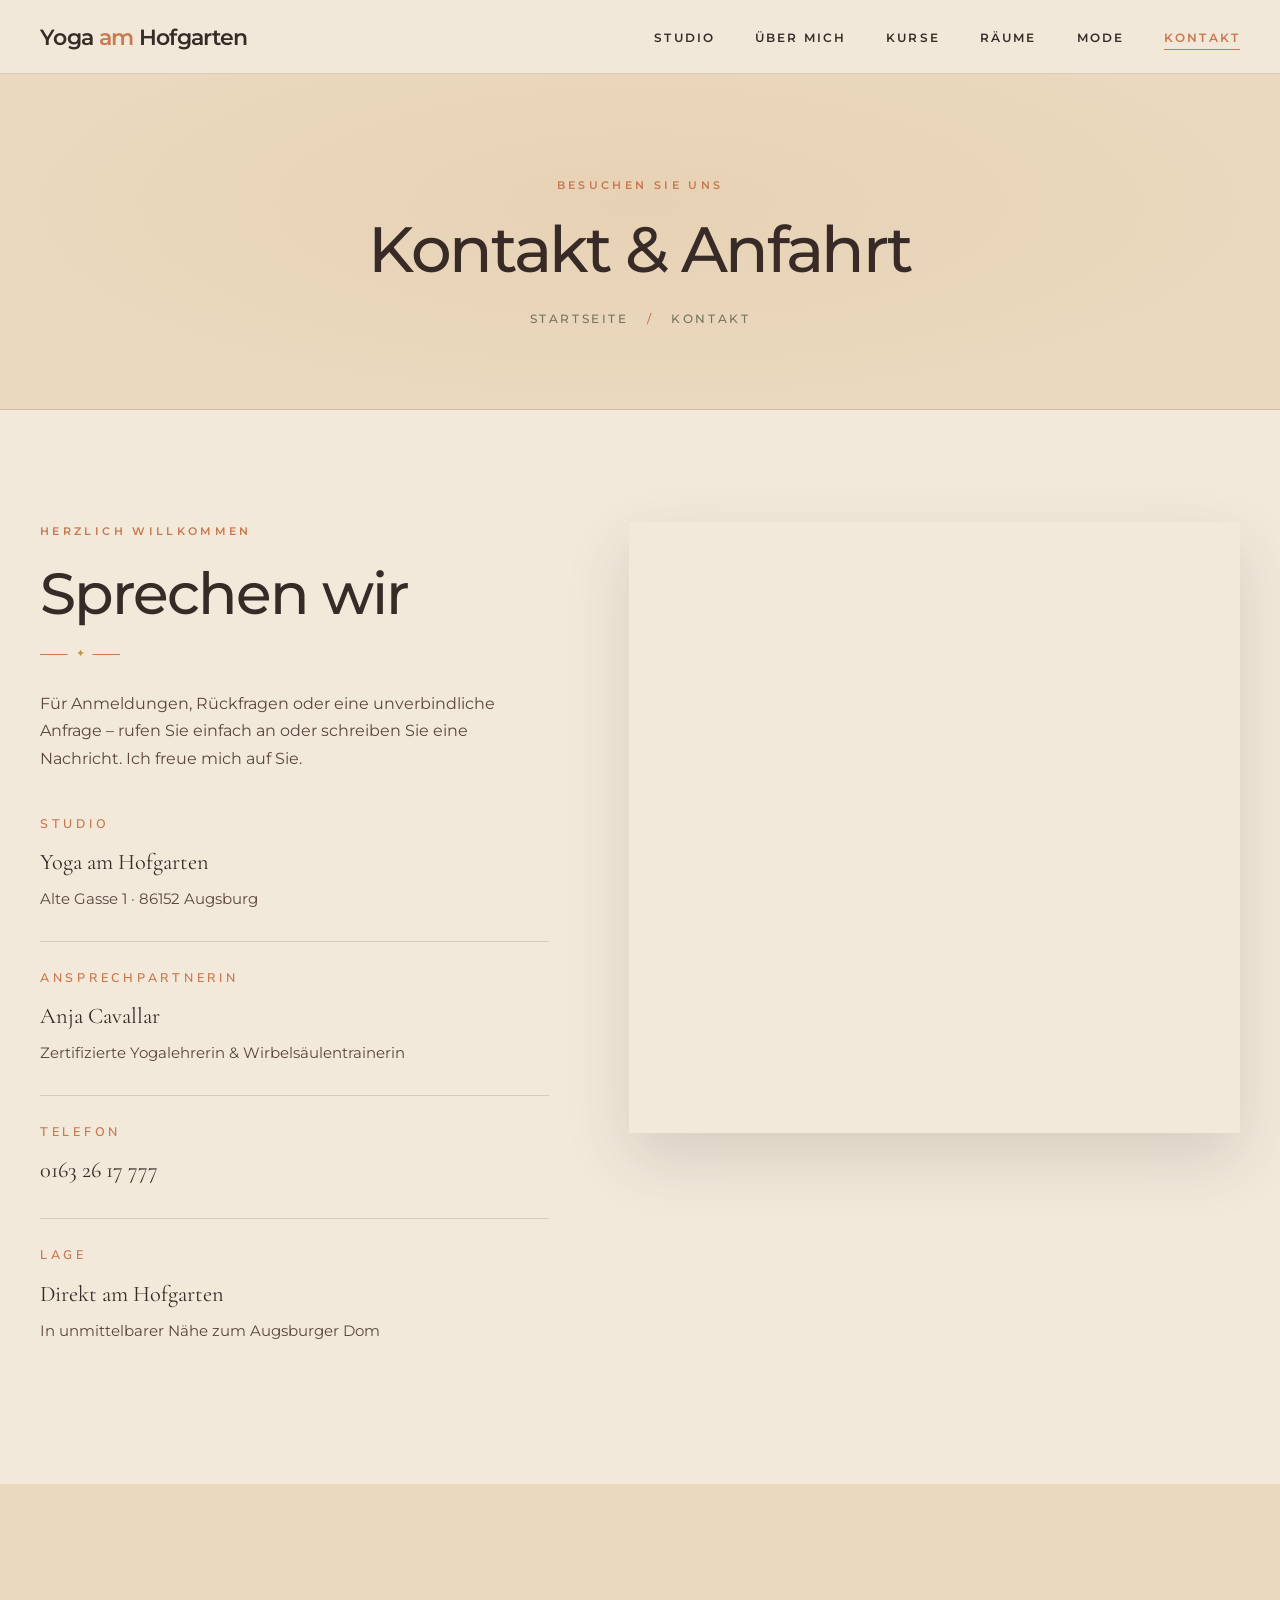
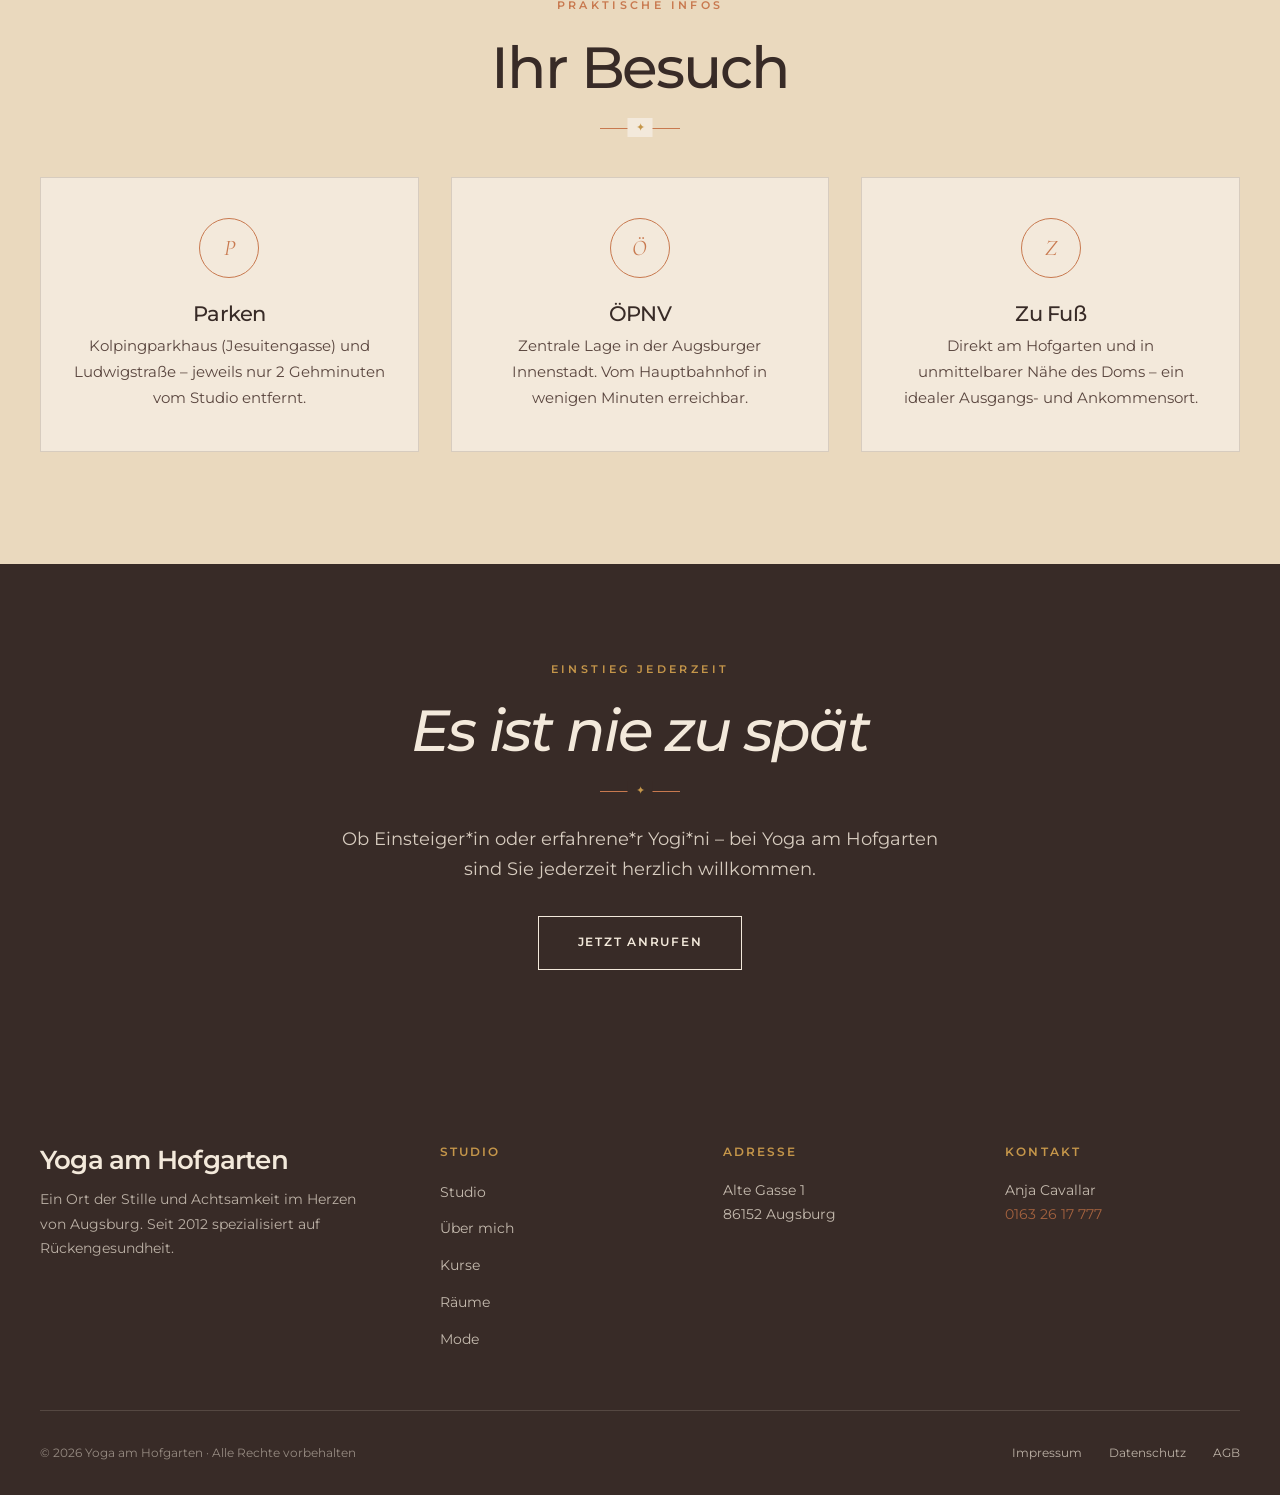
==== kontakt.html @ ecc86bf5 "Yoga am Hofgarten: Website Co-Authored-By: Claude Opus 5.5 <noreply@anthropic.com>" ====
<!DOCTYPE html>
<html lang="de">
<head>
<meta charset="UTF-8" />
<meta name="viewport" content="width=device-width, initial-scale=1.0" />
<title>Kontakt & Anfahrt – Yoga am Hofgarten Augsburg</title>
<meta name="description" content="Yoga am Hofgarten, Alte Gasse 1, 86152 Augsburg. Anja Cavallar – 0163 26 17 777. Anfahrt und Parkmöglichkeiten." />
<link rel="preconnect" href="https://fonts.googleapis.com">
<link rel="preconnect" href="https://fonts.gstatic.com" crossorigin>
<link href="https://fonts.googleapis.com/css2?family=Cormorant+Garamond:ital,wght@0,300;0,400;0,500;1,300;1,400&family=Nunito+Sans:wght@300;400;500;600&display=swap" rel="stylesheet">
<link rel="stylesheet" href="style.css">
<style>
  .contact-main{background:var(--cream)}
  .contact-grid{
    display:grid;grid-template-columns:1fr 1.2fr;gap:5rem;align-items:start;
  }
  .contact-info h2{color:var(--brown)}
  .contact-info p{color:var(--brown-soft);margin-bottom:1rem}

  .contact-block{
    padding:1.8rem 0;border-bottom:1px solid var(--line);
  }
  .contact-block:last-child{border-bottom:none}
  .contact-block h3{
    font-size:.78rem;letter-spacing:.3em;text-transform:uppercase;
    color:var(--terracotta);margin-bottom:.8rem;
    font-family:'Nunito Sans',sans-serif;font-weight:600;
  }
  .contact-block .value{
    font-family:'Cormorant Garamond',serif;font-size:1.4rem;
    color:var(--brown);font-weight:400;
  }
  .contact-block .value a{color:var(--brown)}
  .contact-block .value a:hover{color:var(--terracotta)}
  .contact-block .sub{color:var(--brown-soft);font-size:.95rem;margin-top:.3rem}

  .map-wrapper{
    aspect-ratio:1/1;
    box-shadow:0 25px 60px rgba(56,43,39,.15);
    overflow:hidden;position:relative;
  }
  .map-wrapper::before{
    content:'';position:absolute;top:15px;left:15px;right:-15px;bottom:-15px;
    border:1px solid var(--terracotta);z-index:-1;
  }
  .map-wrapper iframe{
    width:100%;height:100%;border:none;
    filter:sepia(.2) hue-rotate(-10deg) saturate(.9);
  }

  .info-blocks{background:var(--cream-warm)}
  .info-blocks-grid{
    display:grid;grid-template-columns:repeat(3,1fr);gap:2rem;margin-top:3rem;
  }
  .info-block{
    background:var(--cream);padding:2.5rem 2rem;text-align:center;
    border:1px solid var(--line);
  }
  .info-block-icon{
    width:60px;height:60px;margin:0 auto 1.5rem;
    display:flex;align-items:center;justify-content:center;
    border:1px solid var(--terracotta);border-radius:50%;
    color:var(--terracotta);font-family:'Cormorant Garamond',serif;
    font-style:italic;font-size:1.4rem;
  }
  .info-block h3{color:var(--brown);font-size:1.3rem;margin-bottom:.5rem}
  .info-block p{color:var(--brown-soft);font-size:.95rem;margin:0}

  .final-cta{
    background:var(--brown);color:var(--cream);text-align:center;padding:6rem 2rem;
  }
  .final-cta .eyebrow{color:var(--ocker)}
  .final-cta h2{color:var(--cream);font-style:italic}
  .final-cta .divider::before{background:var(--brown);color:var(--ocker)}
  .final-cta p{color:rgba(243,233,219,.85);max-width:600px;margin:0 auto 2rem;font-size:1.1rem}

  @media(max-width:900px){
    .contact-grid{grid-template-columns:1fr;gap:3rem}
    .map-wrapper::before{display:none}
    .info-blocks-grid{grid-template-columns:1fr}
  }
</style>
</head>
<body>

<header class="nav">
  <div class="nav-inner">
    <a href="index.html" class="logo">Yoga <span>am</span> Hofgarten</a>
    <button class="burger" onclick="document.getElementById('menu').classList.toggle('open')">☰</button>
    <nav>
      <ul id="menu">
        <li><a href="index.html">Studio</a></li>
        <li><a href="ueber-mich.html">Über mich</a></li>
        <li><a href="kurse.html">Kurse</a></li>
        <li><a href="raeume.html">Räume</a></li>
        <li><a href="mode.html">Mode</a></li>
        <li><a href="kontakt.html"class="active">Kontakt</a></li>
      </ul>
    </nav>
  </div>
</header>

<!-- PAGE HEADER -->
<section class="page-header">
  <div class="container">
    <div class="eyebrow">Besuchen Sie uns</div>
    <h1>Kontakt & Anfahrt</h1>
    <div class="breadcrumb"><a href="index.html">Startseite</a> <span>/</span> Kontakt</div>
  </div>
</section>

<!-- CONTACT MAIN -->
<section class="contact-main">
  <div class="container">
    <div class="contact-grid">
      <div class="contact-info">
        <div class="eyebrow">Herzlich willkommen</div>
        <h2>Sprechen wir</h2>
        <div class="divider"></div>
        <p>Für Anmeldungen, Rückfragen oder eine unverbindliche Anfrage – rufen Sie einfach an oder schreiben Sie eine Nachricht. Ich freue mich auf Sie.</p>

        <div class="contact-block">
          <h3>Studio</h3>
          <div class="value">Yoga am Hofgarten</div>
          <div class="sub">Alte Gasse 1 · 86152 Augsburg</div>
        </div>

        <div class="contact-block">
          <h3>Ansprechpartnerin</h3>
          <div class="value">Anja Cavallar</div>
          <div class="sub">Zertifizierte Yogalehrerin & Wirbelsäulentrainerin</div>
        </div>

        <div class="contact-block">
          <h3>Telefon</h3>
          <div class="value"><a href="tel:+491632617777">0163 26 17 777</a></div>
        </div>

        <div class="contact-block">
          <h3>Lage</h3>
          <div class="value">Direkt am Hofgarten</div>
          <div class="sub">In unmittelbarer Nähe zum Augsburger Dom</div>
        </div>
      </div>

      <div class="map-wrapper">
        <iframe src="https://www.google.com/maps/embed/v1/place?key=AIzaSyASzqnCrYBWXhFtdlXXBg_KCLxQTa1I5Y4&q=48.3727,10.89298&center=48.3732123896,10.89298&zoom=16" loading="lazy"></iframe>
      </div>
    </div>
  </div>
</section>

<!-- INFO BLOCKS -->
<section class="info-blocks">
  <div class="container">
    <div class="eyebrow center">Praktische Infos</div>
    <h2 class="center">Ihr Besuch</h2>
    <div class="divider" style="margin:1.8rem auto 2.2rem"></div>

    <div class="info-blocks-grid">
      <div class="info-block">
        <div class="info-block-icon">P</div>
        <h3>Parken</h3>
        <p>Kolpingparkhaus (Jesuitengasse) und Ludwigstraße – jeweils nur 2 Gehminuten vom Studio entfernt.</p>
      </div>
      <div class="info-block">
        <div class="info-block-icon">Ö</div>
        <h3>ÖPNV</h3>
        <p>Zentrale Lage in der Augsburger Innenstadt. Vom Hauptbahnhof in wenigen Minuten erreichbar.</p>
      </div>
      <div class="info-block">
        <div class="info-block-icon">Z</div>
        <h3>Zu Fuß</h3>
        <p>Direkt am Hofgarten und in unmittelbarer Nähe des Doms – ein idealer Ausgangs- und Ankommensort.</p>
      </div>
    </div>
  </div>
</section>

<!-- FINAL CTA -->
<section class="final-cta">
  <div class="container">
    <div class="eyebrow">Einstieg jederzeit</div>
    <h2>Es ist nie zu spät</h2>
    <div class="divider" style="margin:1.5rem auto 2rem"></div>
    <p>Ob Einsteiger*in oder erfahrene*r Yogi*ni – bei Yoga am Hofgarten sind Sie jederzeit herzlich willkommen.</p>
    <a href="tel:+491632617777" class="btn btn-light">Jetzt anrufen</a>
  </div>
</section>

<!-- FOOTER -->
<footer>
  <div class="footer-grid">
    <div class="footer-brand">
      <h3>Yoga am Hofgarten</h3>
      <p>Ein Ort der Stille und Achtsamkeit im Herzen von Augsburg. Seit 2012 spezialisiert auf Rückengesundheit.</p>
    </div>
    <div>
      <h4>Studio</h4>
      <ul>
        <li><a href="index.html">Studio</a></li>
        <li><a href="ueber-mich.html">Über mich</a></li>
        <li><a href="kurse.html" class="active">Kurse</a></li>
        <li><a href="raeume.html">Räume</a></li>
        <li><a href="mode.html">Mode</a></li>
      </ul>
    </div>
    <div>
      <h4>Adresse</h4>
      <p>Alte Gasse 1<br>86152 Augsburg</p>
    </div>
    <div>
      <h4>Kontakt</h4>
      <p>Anja Cavallar<br><a href="tel:+491632617777">0163 26 17 777</a></p>
    </div>
  </div>
  <div class="footer-bottom">
    <div>© 2026 Yoga am Hofgarten · Alle Rechte vorbehalten</div>
    <div>
      <a href="#">Impressum</a>
      <a href="#">Datenschutz</a>
      <a href="#">AGB</a>
    </div>
  </div>
</footer>

<script>
  document.querySelectorAll('nav a').forEach(a=>{
    a.addEventListener('click',()=>document.getElementById('menu').classList.remove('open'));
  });
</script>

</body>
</html>
---- style.css ----
@import url('https://fonts.googleapis.com/css2?family=Montserrat:wght@300;400;500;600;700&display=swap');

/* === YOGA AM HOFGARTEN — IBIZA STYLE === */
:root{
  --cream:#F3E9DB;
  --cream-warm:#EAD9BE;
  --terracotta:#C8794F;
  --terracotta-dark:#a4623f;
  --ocker:#C5964A;
  --olive:#77745A;
  --brown:#382B27;
  --brown-soft:#5a463f;
  --line:rgba(56,43,39,.15);
}

*{
  box-sizing:border-box;
  margin:0;
  padding:0;
}

html{
  scroll-behavior:smooth;
}

body{
  font-family:'Montserrat', -apple-system, BlinkMacSystemFont, 'Segoe UI', sans-serif;
  background:var(--cream);
  color:var(--brown);
  line-height:1.7;
  font-weight:400;
  font-size:16px;
  -webkit-font-smoothing:antialiased;
}


/* === TYPOGRAPHY === */

h1,h2,h3,h4{
  font-family:'Montserrat', -apple-system, BlinkMacSystemFont, 'Segoe UI', sans-serif;
  color:var(--brown);
  line-height:1.12;
  letter-spacing:-.035em;
  font-style:normal;
}

h1{
  font-size:clamp(3rem,7vw,6rem);
  font-weight:500;
}

h2{
  font-size:clamp(2.4rem,4.5vw,4rem);
  margin-bottom:.5em;
  font-weight:500;
}

h3{
  font-size:clamp(1.6rem,2.5vw,2.2rem);
  margin-bottom:.4em;
  font-weight:500;
}

h4{
  font-weight:600;
}

p{
  margin-bottom:1.1rem;
}

a{
  color:var(--terracotta-dark);
  text-decoration:none;
  transition:color .3s;
}

a:hover{
  color:var(--brown);
}

img{
  max-width:100%;
  display:block;
}


/* === NAV === */

header.nav{
  position:fixed;
  top:0;
  left:0;
  right:0;
  z-index:100;
  background:rgba(243,233,219,.94);
  backdrop-filter:blur(12px);
  -webkit-backdrop-filter:blur(12px);
  border-bottom:1px solid var(--line);
}

.nav-inner{
  max-width:1300px;
  margin:0 auto;
  padding:1.1rem 2.5rem;
  display:flex;
  justify-content:space-between;
  align-items:center;
}

.logo{
  font-family:'Montserrat', sans-serif;
  font-size:1.4rem;
  font-style:normal;
  font-weight:600;
  color:var(--brown);
  letter-spacing:-.03em;
}

.logo span{
  color:var(--terracotta);
}

nav ul{
  display:flex;
  gap:2.5rem;
  list-style:none;
}

nav a{
  font-family:'Montserrat', sans-serif;
  color:var(--brown);
  font-size:.74rem;
  letter-spacing:.18em;
  text-transform:uppercase;
  font-weight:600;
  position:relative;
  padding:.3rem 0;
}

nav a::after{
  content:'';
  position:absolute;
  bottom:0;
  left:0;
  right:0;
  height:1px;
  background:var(--terracotta);
  transform:scaleX(0);
  transition:transform .3s;
  transform-origin:right;
}

nav a:hover::after,
nav a.active::after{
  transform:scaleX(1);
  transform-origin:left;
}

nav a:hover,
nav a.active{
  color:var(--terracotta);
}

.burger{
  display:none;
  background:none;
  border:none;
  font-size:1.6rem;
  cursor:pointer;
  color:var(--brown);
  margin-left:auto;        /* ← HINZUFÜGEN – drückt Button nach rechts */
}


/* === BUTTONS === */

.btn{
  font-family:'Montserrat', sans-serif;
  display:inline-block;
  padding:1rem 2.4rem;
  background:var(--terracotta);
  color:var(--cream);
  letter-spacing:.15em;
  text-transform:uppercase;
  font-size:.72rem;
  font-weight:600;
  border:1px solid var(--terracotta);
  transition:all .35s;
  cursor:pointer;
}

.btn:hover{
  background:transparent;
  color:var(--terracotta);
}

.btn-light{
  background:transparent;
  color:var(--cream);
  border-color:var(--cream);
}

.btn-light:hover{
  background:var(--cream);
  color:var(--brown);
}

.btn-dark{
  background:var(--brown);
  color:var(--cream);
  border-color:var(--brown);
}

.btn-dark:hover{
  background:transparent;
  color:var(--brown);
}


/* === SECTIONS === */

section{
  padding:7rem 2.5rem;
}

.container{
  max-width:1200px;
  margin:0 auto;
}

.center{
  text-align:center;
}

.eyebrow{
  font-family:'Montserrat', sans-serif;
  font-size:.7rem;
  letter-spacing:.3em;
  text-transform:uppercase;
  color:var(--terracotta);
  margin-bottom:1.2rem;
  font-weight:600;
}

.divider{
  width:80px;
  height:1px;
  background:var(--terracotta);
  margin:1.8rem 0 2.2rem;
  position:relative;
}

.divider::before{
  content:'✦';
  position:absolute;
  top:-.65rem;
  left:50%;
  transform:translateX(-50%);
  background:var(--cream);
  padding:0 .5rem;
  color:var(--ocker);
  font-size:.7rem;
}

.center .divider{
  margin-left:auto;
  margin-right:auto;
}


/* === PAGE HEADER === */

.page-header{
  padding:11rem 2.5rem 5rem;
  text-align:center;
  background:var(--cream-warm);
  border-bottom:1px solid var(--line);
  position:relative;
  overflow:hidden;
}

.page-header::before{
  content:'';
  position:absolute;
  top:0;
  left:0;
  right:0;
  bottom:0;
  background:
    radial-gradient(
      ellipse at center,
      rgba(200,121,79,.08),
      transparent 70%
    );
}

.page-header .container{
  position:relative;
  z-index:1;
}

.page-header h1{
  font-family:'Montserrat', sans-serif;
  font-size:clamp(2.8rem,5vw,4.5rem);
  color:var(--brown);
  font-weight:500;
  font-style:normal;
  letter-spacing:-.04em;
}

.breadcrumb{
  font-family:'Montserrat', sans-serif;
  font-size:.72rem;
  letter-spacing:.22em;
  text-transform:uppercase;
  color:var(--olive);
  margin-top:1.5rem;
  font-weight:500;
}

.breadcrumb a{
  color:var(--olive);
}

.breadcrumb span{
  margin:0 .8rem;
  color:var(--terracotta);
}


/* === FOOTER === */

footer{
  background:var(--brown);
  color:var(--cream);
  padding:5rem 2.5rem 2rem;
}

.footer-grid{
  max-width:1200px;
  margin:0 auto;
  display:grid;
  grid-template-columns:1.5fr 1fr 1fr 1fr;
  gap:3rem;
  padding-bottom:3rem;
  border-bottom:1px solid rgba(243,233,219,.15);
}

.footer-brand h3{
  font-family:'Montserrat', sans-serif;
  font-style:normal;
  color:var(--cream);
  font-size:1.6rem;
  font-weight:600;
  letter-spacing:-.03em;
  margin-bottom:.8rem;
}

.footer-brand p{
  font-family:'Montserrat', sans-serif;
  color:rgba(243,233,219,.7);
  font-size:.9rem;
  max-width:320px;
  font-weight:400;
}

footer h4{
  font-family:'Montserrat', sans-serif;
  font-size:.72rem;
  letter-spacing:.18em;
  text-transform:uppercase;
  color:var(--ocker);
  margin-bottom:1.2rem;
  font-weight:600;
}

footer ul{
  list-style:none;
}

footer ul li{
  margin-bottom:.6rem;
}

footer ul a,
footer p{
  font-family:'Montserrat', sans-serif;
  color:rgba(243,233,219,.75);
  font-size:.9rem;
}

footer ul a:hover{
  color:var(--terracotta);
}

.footer-bottom{
  max-width:1200px;
  margin:2rem auto 0;
  display:flex;
  justify-content:space-between;
  align-items:center;
  font-family:'Montserrat', sans-serif;
  font-size:.76rem;
  color:rgba(243,233,219,.5);
  flex-wrap:wrap;
  gap:1rem;
}

.footer-bottom a{
  color:rgba(243,233,219,.7);
  margin-left:1.5rem;
}


/* === RESPONSIVE === */

@media(max-width:900px){

  nav ul{
    display:none;
    position:absolute;
    top:100%;
    left:0;
    right:0;
    background:var(--cream);
    flex-direction:column;
    padding:2rem;
    gap:1.8rem;
    border-bottom:1px solid var(--line);
  }

  nav ul.open{
    display:flex;
  }

  .burger{
    display:block;
  }

  section{
    padding:4.5rem 1.5rem;
  }

  .page-header{
    padding:8rem 1.5rem 3.5rem;
  }

  .footer-grid{
    grid-template-columns:1fr 1fr;
    gap:2rem;
  }

  .footer-bottom{
    flex-direction:column;
    text-align:center;
  }
}

@media(max-width:600px){

  .footer-grid{
    grid-template-columns:1fr;
  }

  .nav-inner{
    padding:1rem 1.5rem;
  }

  body{
    font-size:15px;
  }

  h1{
    letter-spacing:-.045em;
  }
}
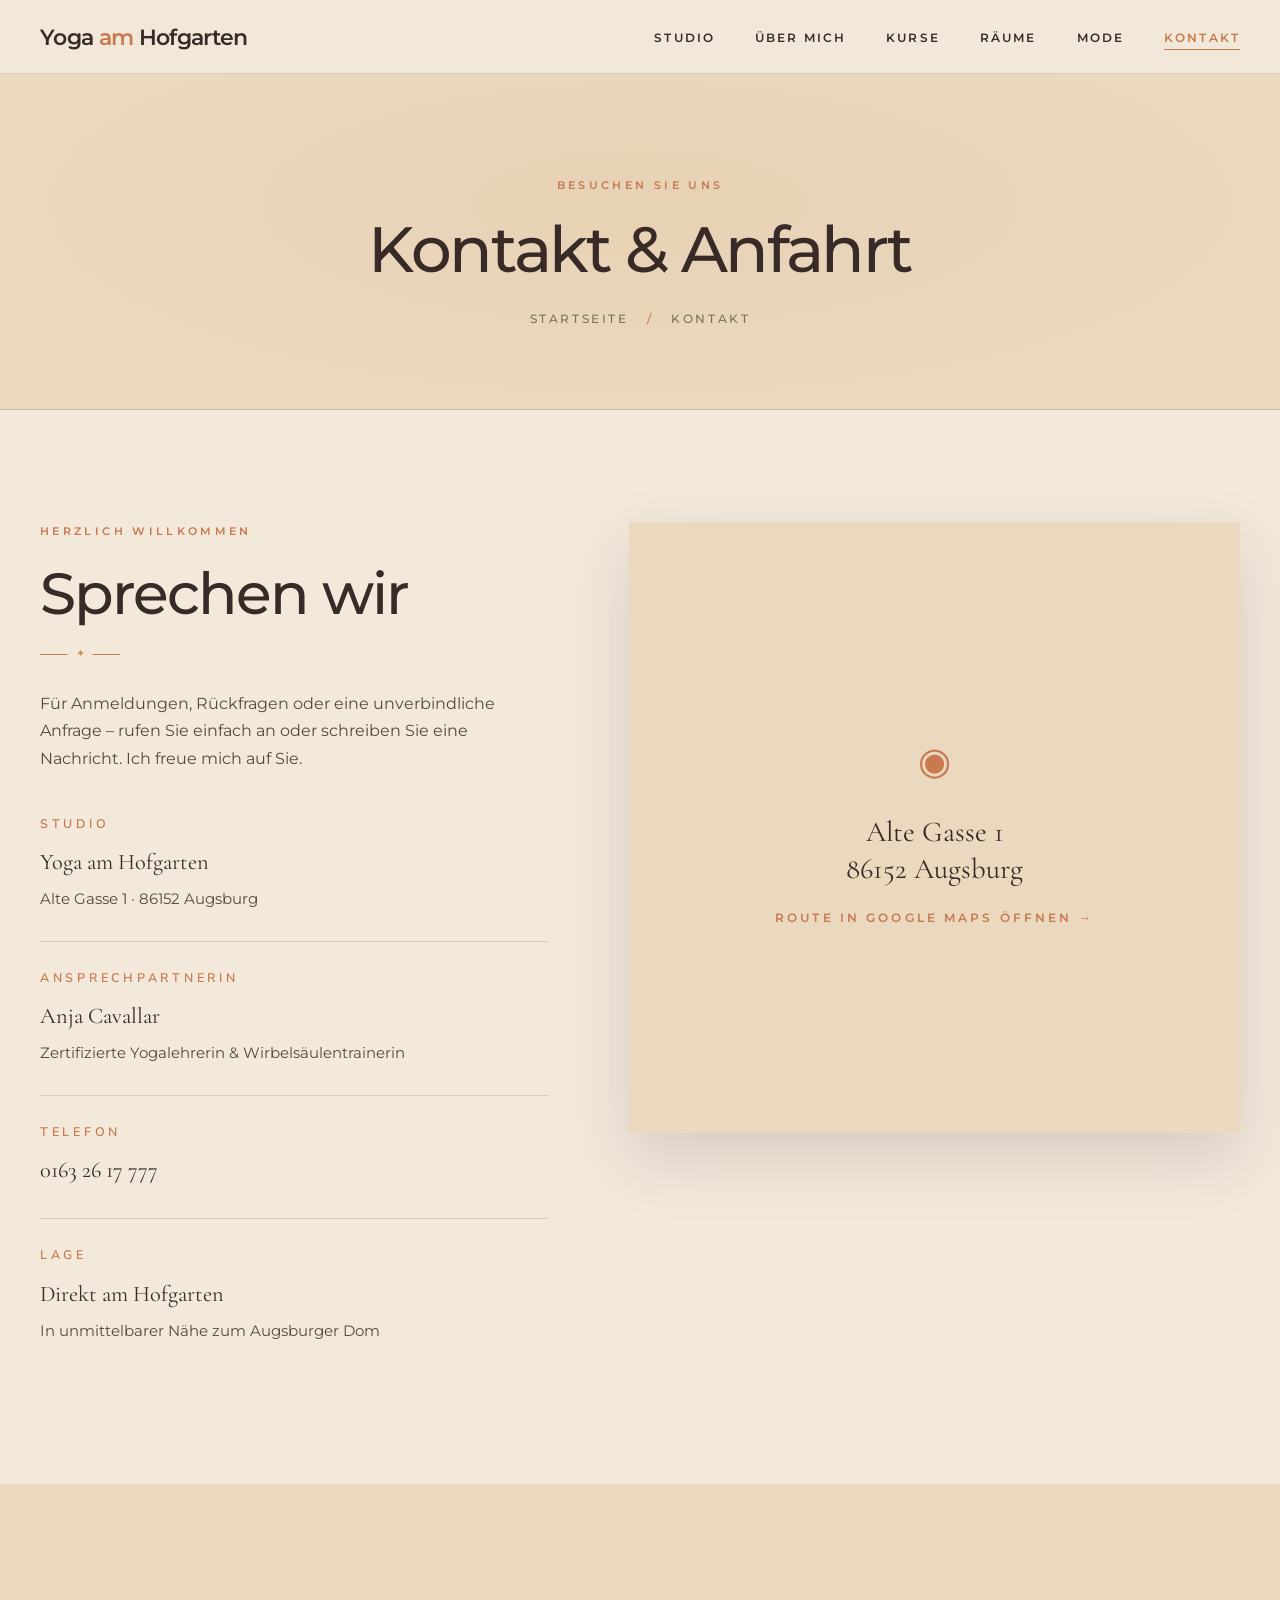
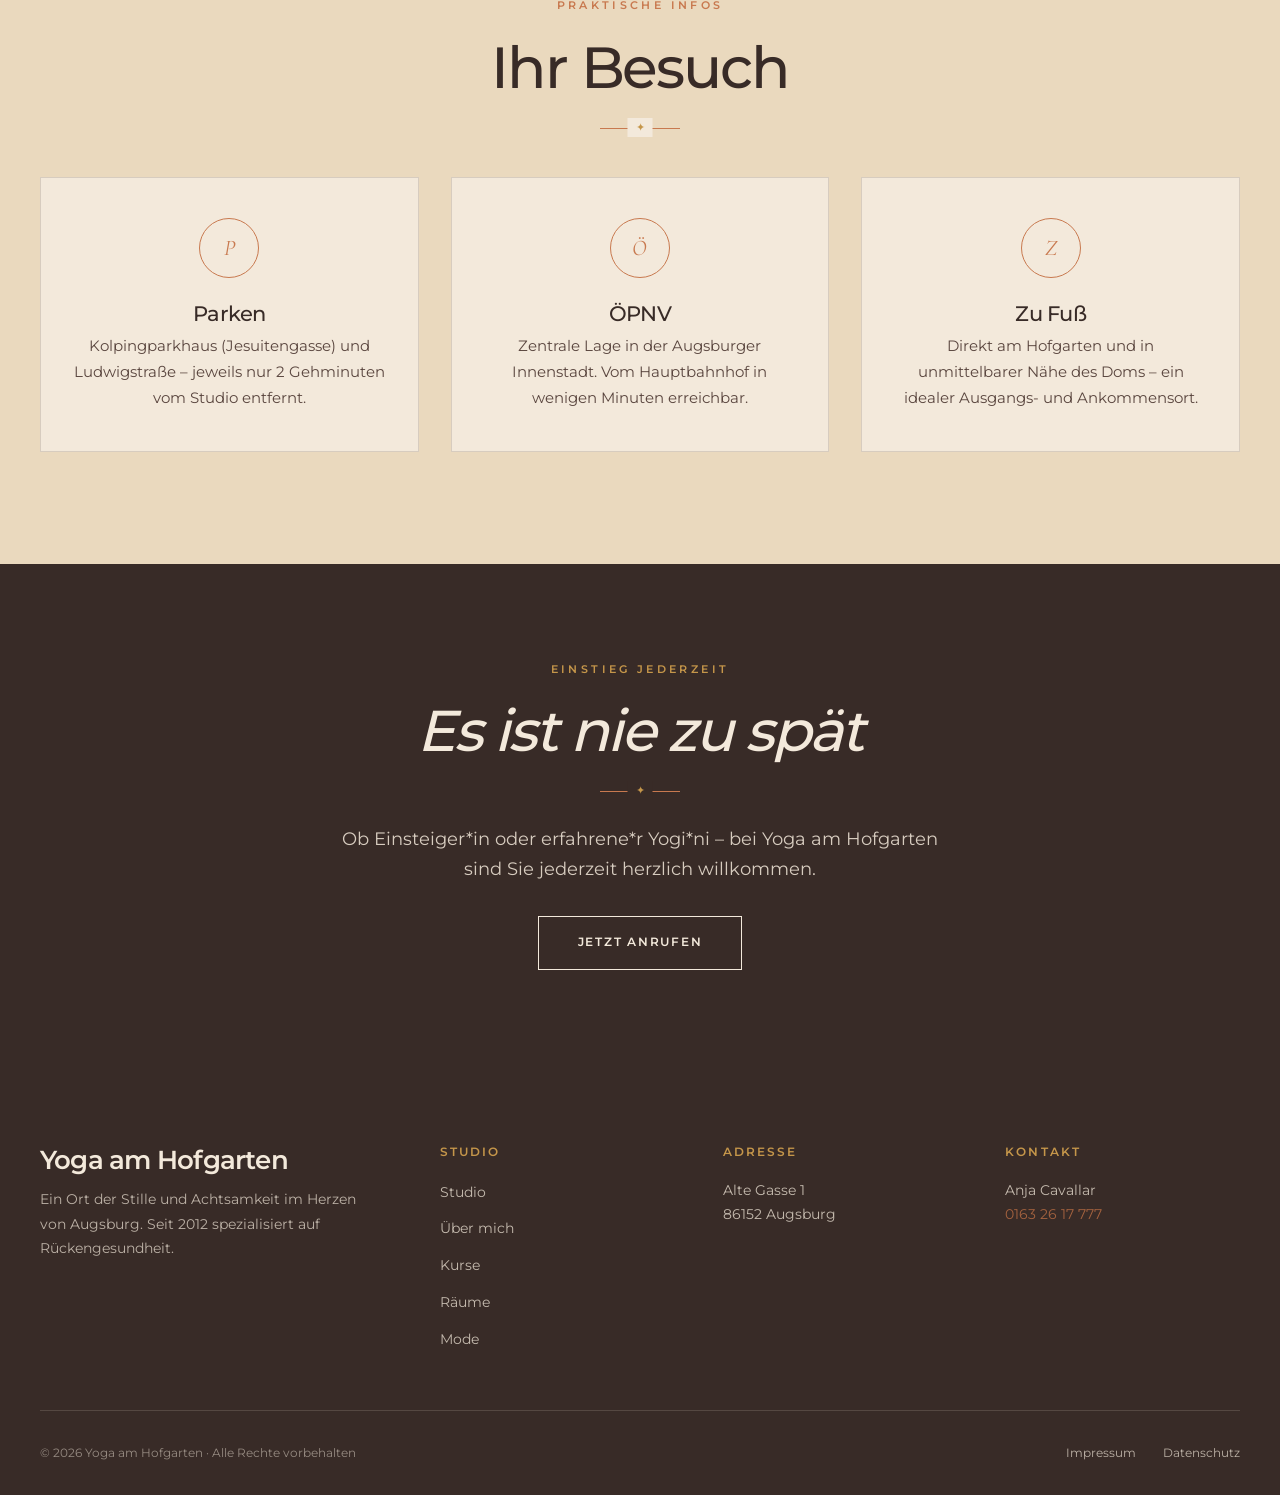
==== commit f4322d87: "Impressum, Datenschutz, Schriften lokal, Karte als Link Co-Authored-By: Claude Opus 5.5 <noreply@ant" ====
--- a/kontakt.html
+++ b/kontakt.html
@@ -5,9 +5,7 @@
 <meta name="viewport" content="width=device-width, initial-scale=1.0" />
 <title>Kontakt & Anfahrt – Yoga am Hofgarten Augsburg</title>
 <meta name="description" content="Yoga am Hofgarten, Alte Gasse 1, 86152 Augsburg. Anja Cavallar – 0163 26 17 777. Anfahrt und Parkmöglichkeiten." />
-<link rel="preconnect" href="https://fonts.googleapis.com">
-<link rel="preconnect" href="https://fonts.gstatic.com" crossorigin>
-<link href="https://fonts.googleapis.com/css2?family=Cormorant+Garamond:ital,wght@0,300;0,400;0,500;1,300;1,400&family=Nunito+Sans:wght@300;400;500;600&display=swap" rel="stylesheet">
+<link rel="stylesheet" href="assets/fonts/fonts.css">
 <link rel="stylesheet" href="style.css">
 <style>
   .contact-main{background:var(--cream)}
@@ -43,9 +41,18 @@
     content:'';position:absolute;top:15px;left:15px;right:-15px;bottom:-15px;
     border:1px solid var(--terracotta);z-index:-1;
   }
-  .map-wrapper iframe{
-    width:100%;height:100%;border:none;
-    filter:sepia(.2) hue-rotate(-10deg) saturate(.9);
+  .map-link{
+    width:100%;height:100%;display:flex;flex-direction:column;
+    align-items:center;justify-content:center;gap:1.2rem;text-align:center;
+    background:var(--cream-warm);color:var(--brown);text-decoration:none;
+    transition:background .3s;
+  }
+  .map-link:hover{background:var(--cream)}
+  .map-pin{font-size:2.4rem;color:var(--terracotta)}
+  .map-title{font-family:'Cormorant Garamond',serif;font-size:1.8rem;line-height:1.3}
+  .map-cta{
+    font-size:.78rem;letter-spacing:.25em;text-transform:uppercase;
+    color:var(--terracotta);font-weight:600;
   }
 
   .info-blocks{background:var(--cream-warm)}
@@ -144,7 +151,11 @@
       </div>
 
       <div class="map-wrapper">
-        <iframe src="https://www.google.com/maps/embed/v1/place?key=AIzaSyASzqnCrYBWXhFtdlXXBg_KCLxQTa1I5Y4&q=48.3727,10.89298&center=48.3732123896,10.89298&zoom=16" loading="lazy"></iframe>
+        <a class="map-link" href="https://www.google.com/maps/search/?api=1&query=Alte+Gasse+1,+86152+Augsburg" target="_blank" rel="noopener">
+          <span class="map-pin">◉</span>
+          <span class="map-title">Alte Gasse 1<br>86152 Augsburg</span>
+          <span class="map-cta">Route in Google Maps öffnen →</span>
+        </a>
       </div>
     </div>
   </div>
@@ -217,9 +228,8 @@
   <div class="footer-bottom">
     <div>© 2026 Yoga am Hofgarten · Alle Rechte vorbehalten</div>
     <div>
-      <a href="#">Impressum</a>
-      <a href="#">Datenschutz</a>
-      <a href="#">AGB</a>
+      <a href="impressum.html">Impressum</a>
+      <a href="datenschutz.html">Datenschutz</a>
     </div>
   </div>
 </footer>
--- a/assets/fonts/fonts.css
+++ b/assets/fonts/fonts.css
@@ -0,0 +1,260 @@
+/* latin-ext */
+@font-face {
+  font-family: 'Cormorant Garamond';
+  font-style: italic;
+  font-weight: 300;
+  font-display: swap;
+  src: url(co3ZmX5slCNuHLi8bLeY9MK7whWMhyjYrEtGmSq17w.woff2) format('woff2');
+  unicode-range: U+0100-02BA, U+02BD-02C5, U+02C7-02CC, U+02CE-02D7, U+02DD-02FF, U+0304, U+0308, U+0329, U+1D00-1DBF, U+1E00-1E9F, U+1EF2-1EFF, U+2020, U+20A0-20AB, U+20AD-20C4, U+2113, U+2C60-2C7F, U+A720-A7FF;
+}
+/* latin */
+@font-face {
+  font-family: 'Cormorant Garamond';
+  font-style: italic;
+  font-weight: 300;
+  font-display: swap;
+  src: url(co3ZmX5slCNuHLi8bLeY9MK7whWMhyjYrEtImSo.woff2) format('woff2');
+  unicode-range: U+0000-00FF, U+0131, U+0152-0153, U+02BB-02BC, U+02C6, U+02DA, U+02DC, U+0304, U+0308, U+0329, U+2000-206F, U+20AC, U+2122, U+2191, U+2193, U+2212, U+2215, U+FEFF, U+FFFD;
+}
+/* latin-ext */
+@font-face {
+  font-family: 'Cormorant Garamond';
+  font-style: italic;
+  font-weight: 400;
+  font-display: swap;
+  src: url(co3ZmX5slCNuHLi8bLeY9MK7whWMhyjYrEtGmSq17w.woff2) format('woff2');
+  unicode-range: U+0100-02BA, U+02BD-02C5, U+02C7-02CC, U+02CE-02D7, U+02DD-02FF, U+0304, U+0308, U+0329, U+1D00-1DBF, U+1E00-1E9F, U+1EF2-1EFF, U+2020, U+20A0-20AB, U+20AD-20C4, U+2113, U+2C60-2C7F, U+A720-A7FF;
+}
+/* latin */
+@font-face {
+  font-family: 'Cormorant Garamond';
+  font-style: italic;
+  font-weight: 400;
+  font-display: swap;
+  src: url(co3ZmX5slCNuHLi8bLeY9MK7whWMhyjYrEtImSo.woff2) format('woff2');
+  unicode-range: U+0000-00FF, U+0131, U+0152-0153, U+02BB-02BC, U+02C6, U+02DA, U+02DC, U+0304, U+0308, U+0329, U+2000-206F, U+20AC, U+2122, U+2191, U+2193, U+2212, U+2215, U+FEFF, U+FFFD;
+}
+/* latin-ext */
+@font-face {
+  font-family: 'Cormorant Garamond';
+  font-style: normal;
+  font-weight: 300;
+  font-display: swap;
+  src: url(co3bmX5slCNuHLi8bLeY9MK7whWMhyjYp3tKgS4.woff2) format('woff2');
+  unicode-range: U+0100-02BA, U+02BD-02C5, U+02C7-02CC, U+02CE-02D7, U+02DD-02FF, U+0304, U+0308, U+0329, U+1D00-1DBF, U+1E00-1E9F, U+1EF2-1EFF, U+2020, U+20A0-20AB, U+20AD-20C4, U+2113, U+2C60-2C7F, U+A720-A7FF;
+}
+/* latin */
+@font-face {
+  font-family: 'Cormorant Garamond';
+  font-style: normal;
+  font-weight: 300;
+  font-display: swap;
+  src: url(co3bmX5slCNuHLi8bLeY9MK7whWMhyjYqXtK.woff2) format('woff2');
+  unicode-range: U+0000-00FF, U+0131, U+0152-0153, U+02BB-02BC, U+02C6, U+02DA, U+02DC, U+0304, U+0308, U+0329, U+2000-206F, U+20AC, U+2122, U+2191, U+2193, U+2212, U+2215, U+FEFF, U+FFFD;
+}
+/* latin-ext */
+@font-face {
+  font-family: 'Cormorant Garamond';
+  font-style: normal;
+  font-weight: 400;
+  font-display: swap;
+  src: url(co3bmX5slCNuHLi8bLeY9MK7whWMhyjYp3tKgS4.woff2) format('woff2');
+  unicode-range: U+0100-02BA, U+02BD-02C5, U+02C7-02CC, U+02CE-02D7, U+02DD-02FF, U+0304, U+0308, U+0329, U+1D00-1DBF, U+1E00-1E9F, U+1EF2-1EFF, U+2020, U+20A0-20AB, U+20AD-20C4, U+2113, U+2C60-2C7F, U+A720-A7FF;
+}
+/* latin */
+@font-face {
+  font-family: 'Cormorant Garamond';
+  font-style: normal;
+  font-weight: 400;
+  font-display: swap;
+  src: url(co3bmX5slCNuHLi8bLeY9MK7whWMhyjYqXtK.woff2) format('woff2');
+  unicode-range: U+0000-00FF, U+0131, U+0152-0153, U+02BB-02BC, U+02C6, U+02DA, U+02DC, U+0304, U+0308, U+0329, U+2000-206F, U+20AC, U+2122, U+2191, U+2193, U+2212, U+2215, U+FEFF, U+FFFD;
+}
+/* latin-ext */
+@font-face {
+  font-family: 'Cormorant Garamond';
+  font-style: normal;
+  font-weight: 500;
+  font-display: swap;
+  src: url(co3bmX5slCNuHLi8bLeY9MK7whWMhyjYp3tKgS4.woff2) format('woff2');
+  unicode-range: U+0100-02BA, U+02BD-02C5, U+02C7-02CC, U+02CE-02D7, U+02DD-02FF, U+0304, U+0308, U+0329, U+1D00-1DBF, U+1E00-1E9F, U+1EF2-1EFF, U+2020, U+20A0-20AB, U+20AD-20C4, U+2113, U+2C60-2C7F, U+A720-A7FF;
+}
+/* latin */
+@font-face {
+  font-family: 'Cormorant Garamond';
+  font-style: normal;
+  font-weight: 500;
+  font-display: swap;
+  src: url(co3bmX5slCNuHLi8bLeY9MK7whWMhyjYqXtK.woff2) format('woff2');
+  unicode-range: U+0000-00FF, U+0131, U+0152-0153, U+02BB-02BC, U+02C6, U+02DA, U+02DC, U+0304, U+0308, U+0329, U+2000-206F, U+20AC, U+2122, U+2191, U+2193, U+2212, U+2215, U+FEFF, U+FFFD;
+}
+/* latin-ext */
+@font-face {
+  font-family: 'Nunito Sans';
+  font-style: normal;
+  font-weight: 300;
+  font-stretch: 100%;
+  font-display: swap;
+  src: url(pe0TMImSLYBIv1o4X1M8ce2xCx3yop4tQpF_MeTm0lfGWVpNn64CL7U8upHZIbMV51Q42ptCp7t7R-tCKQ.woff2) format('woff2');
+  unicode-range: U+0100-02BA, U+02BD-02C5, U+02C7-02CC, U+02CE-02D7, U+02DD-02FF, U+0304, U+0308, U+0329, U+1D00-1DBF, U+1E00-1E9F, U+1EF2-1EFF, U+2020, U+20A0-20AB, U+20AD-20C4, U+2113, U+2C60-2C7F, U+A720-A7FF;
+}
+/* latin */
+@font-face {
+  font-family: 'Nunito Sans';
+  font-style: normal;
+  font-weight: 300;
+  font-stretch: 100%;
+  font-display: swap;
+  src: url(pe0TMImSLYBIv1o4X1M8ce2xCx3yop4tQpF_MeTm0lfGWVpNn64CL7U8upHZIbMV51Q42ptCp7t1R-s.woff2) format('woff2');
+  unicode-range: U+0000-00FF, U+0131, U+0152-0153, U+02BB-02BC, U+02C6, U+02DA, U+02DC, U+0304, U+0308, U+0329, U+2000-206F, U+20AC, U+2122, U+2191, U+2193, U+2212, U+2215, U+FEFF, U+FFFD;
+}
+/* latin-ext */
+@font-face {
+  font-family: 'Nunito Sans';
+  font-style: normal;
+  font-weight: 400;
+  font-stretch: 100%;
+  font-display: swap;
+  src: url(pe0TMImSLYBIv1o4X1M8ce2xCx3yop4tQpF_MeTm0lfGWVpNn64CL7U8upHZIbMV51Q42ptCp7t7R-tCKQ.woff2) format('woff2');
+  unicode-range: U+0100-02BA, U+02BD-02C5, U+02C7-02CC, U+02CE-02D7, U+02DD-02FF, U+0304, U+0308, U+0329, U+1D00-1DBF, U+1E00-1E9F, U+1EF2-1EFF, U+2020, U+20A0-20AB, U+20AD-20C4, U+2113, U+2C60-2C7F, U+A720-A7FF;
+}
+/* latin */
+@font-face {
+  font-family: 'Nunito Sans';
+  font-style: normal;
+  font-weight: 400;
+  font-stretch: 100%;
+  font-display: swap;
+  src: url(pe0TMImSLYBIv1o4X1M8ce2xCx3yop4tQpF_MeTm0lfGWVpNn64CL7U8upHZIbMV51Q42ptCp7t1R-s.woff2) format('woff2');
+  unicode-range: U+0000-00FF, U+0131, U+0152-0153, U+02BB-02BC, U+02C6, U+02DA, U+02DC, U+0304, U+0308, U+0329, U+2000-206F, U+20AC, U+2122, U+2191, U+2193, U+2212, U+2215, U+FEFF, U+FFFD;
+}
+/* latin-ext */
+@font-face {
+  font-family: 'Nunito Sans';
+  font-style: normal;
+  font-weight: 500;
+  font-stretch: 100%;
+  font-display: swap;
+  src: url(pe0TMImSLYBIv1o4X1M8ce2xCx3yop4tQpF_MeTm0lfGWVpNn64CL7U8upHZIbMV51Q42ptCp7t7R-tCKQ.woff2) format('woff2');
+  unicode-range: U+0100-02BA, U+02BD-02C5, U+02C7-02CC, U+02CE-02D7, U+02DD-02FF, U+0304, U+0308, U+0329, U+1D00-1DBF, U+1E00-1E9F, U+1EF2-1EFF, U+2020, U+20A0-20AB, U+20AD-20C4, U+2113, U+2C60-2C7F, U+A720-A7FF;
+}
+/* latin */
+@font-face {
+  font-family: 'Nunito Sans';
+  font-style: normal;
+  font-weight: 500;
+  font-stretch: 100%;
+  font-display: swap;
+  src: url(pe0TMImSLYBIv1o4X1M8ce2xCx3yop4tQpF_MeTm0lfGWVpNn64CL7U8upHZIbMV51Q42ptCp7t1R-s.woff2) format('woff2');
+  unicode-range: U+0000-00FF, U+0131, U+0152-0153, U+02BB-02BC, U+02C6, U+02DA, U+02DC, U+0304, U+0308, U+0329, U+2000-206F, U+20AC, U+2122, U+2191, U+2193, U+2212, U+2215, U+FEFF, U+FFFD;
+}
+/* latin-ext */
+@font-face {
+  font-family: 'Nunito Sans';
+  font-style: normal;
+  font-weight: 600;
+  font-stretch: 100%;
+  font-display: swap;
+  src: url(pe0TMImSLYBIv1o4X1M8ce2xCx3yop4tQpF_MeTm0lfGWVpNn64CL7U8upHZIbMV51Q42ptCp7t7R-tCKQ.woff2) format('woff2');
+  unicode-range: U+0100-02BA, U+02BD-02C5, U+02C7-02CC, U+02CE-02D7, U+02DD-02FF, U+0304, U+0308, U+0329, U+1D00-1DBF, U+1E00-1E9F, U+1EF2-1EFF, U+2020, U+20A0-20AB, U+20AD-20C4, U+2113, U+2C60-2C7F, U+A720-A7FF;
+}
+/* latin */
+@font-face {
+  font-family: 'Nunito Sans';
+  font-style: normal;
+  font-weight: 600;
+  font-stretch: 100%;
+  font-display: swap;
+  src: url(pe0TMImSLYBIv1o4X1M8ce2xCx3yop4tQpF_MeTm0lfGWVpNn64CL7U8upHZIbMV51Q42ptCp7t1R-s.woff2) format('woff2');
+  unicode-range: U+0000-00FF, U+0131, U+0152-0153, U+02BB-02BC, U+02C6, U+02DA, U+02DC, U+0304, U+0308, U+0329, U+2000-206F, U+20AC, U+2122, U+2191, U+2193, U+2212, U+2215, U+FEFF, U+FFFD;
+}
+/* latin-ext */
+@font-face {
+  font-family: 'Montserrat';
+  font-style: normal;
+  font-weight: 300;
+  font-display: swap;
+  src: url(JTUSjIg1_i6t8kCHKm459Wdhyzbi.woff2) format('woff2');
+  unicode-range: U+0100-02BA, U+02BD-02C5, U+02C7-02CC, U+02CE-02D7, U+02DD-02FF, U+0304, U+0308, U+0329, U+1D00-1DBF, U+1E00-1E9F, U+1EF2-1EFF, U+2020, U+20A0-20AB, U+20AD-20C4, U+2113, U+2C60-2C7F, U+A720-A7FF;
+}
+/* latin */
+@font-face {
+  font-family: 'Montserrat';
+  font-style: normal;
+  font-weight: 300;
+  font-display: swap;
+  src: url(JTUSjIg1_i6t8kCHKm459Wlhyw.woff2) format('woff2');
+  unicode-range: U+0000-00FF, U+0131, U+0152-0153, U+02BB-02BC, U+02C6, U+02DA, U+02DC, U+0304, U+0308, U+0329, U+2000-206F, U+20AC, U+2122, U+2191, U+2193, U+2212, U+2215, U+FEFF, U+FFFD;
+}
+/* latin-ext */
+@font-face {
+  font-family: 'Montserrat';
+  font-style: normal;
+  font-weight: 400;
+  font-display: swap;
+  src: url(JTUSjIg1_i6t8kCHKm459Wdhyzbi.woff2) format('woff2');
+  unicode-range: U+0100-02BA, U+02BD-02C5, U+02C7-02CC, U+02CE-02D7, U+02DD-02FF, U+0304, U+0308, U+0329, U+1D00-1DBF, U+1E00-1E9F, U+1EF2-1EFF, U+2020, U+20A0-20AB, U+20AD-20C4, U+2113, U+2C60-2C7F, U+A720-A7FF;
+}
+/* latin */
+@font-face {
+  font-family: 'Montserrat';
+  font-style: normal;
+  font-weight: 400;
+  font-display: swap;
+  src: url(JTUSjIg1_i6t8kCHKm459Wlhyw.woff2) format('woff2');
+  unicode-range: U+0000-00FF, U+0131, U+0152-0153, U+02BB-02BC, U+02C6, U+02DA, U+02DC, U+0304, U+0308, U+0329, U+2000-206F, U+20AC, U+2122, U+2191, U+2193, U+2212, U+2215, U+FEFF, U+FFFD;
+}
+/* latin-ext */
+@font-face {
+  font-family: 'Montserrat';
+  font-style: normal;
+  font-weight: 500;
+  font-display: swap;
+  src: url(JTUSjIg1_i6t8kCHKm459Wdhyzbi.woff2) format('woff2');
+  unicode-range: U+0100-02BA, U+02BD-02C5, U+02C7-02CC, U+02CE-02D7, U+02DD-02FF, U+0304, U+0308, U+0329, U+1D00-1DBF, U+1E00-1E9F, U+1EF2-1EFF, U+2020, U+20A0-20AB, U+20AD-20C4, U+2113, U+2C60-2C7F, U+A720-A7FF;
+}
+/* latin */
+@font-face {
+  font-family: 'Montserrat';
+  font-style: normal;
+  font-weight: 500;
+  font-display: swap;
+  src: url(JTUSjIg1_i6t8kCHKm459Wlhyw.woff2) format('woff2');
+  unicode-range: U+0000-00FF, U+0131, U+0152-0153, U+02BB-02BC, U+02C6, U+02DA, U+02DC, U+0304, U+0308, U+0329, U+2000-206F, U+20AC, U+2122, U+2191, U+2193, U+2212, U+2215, U+FEFF, U+FFFD;
+}
+/* latin-ext */
+@font-face {
+  font-family: 'Montserrat';
+  font-style: normal;
+  font-weight: 600;
+  font-display: swap;
+  src: url(JTUSjIg1_i6t8kCHKm459Wdhyzbi.woff2) format('woff2');
+  unicode-range: U+0100-02BA, U+02BD-02C5, U+02C7-02CC, U+02CE-02D7, U+02DD-02FF, U+0304, U+0308, U+0329, U+1D00-1DBF, U+1E00-1E9F, U+1EF2-1EFF, U+2020, U+20A0-20AB, U+20AD-20C4, U+2113, U+2C60-2C7F, U+A720-A7FF;
+}
+/* latin */
+@font-face {
+  font-family: 'Montserrat';
+  font-style: normal;
+  font-weight: 600;
+  font-display: swap;
+  src: url(JTUSjIg1_i6t8kCHKm459Wlhyw.woff2) format('woff2');
+  unicode-range: U+0000-00FF, U+0131, U+0152-0153, U+02BB-02BC, U+02C6, U+02DA, U+02DC, U+0304, U+0308, U+0329, U+2000-206F, U+20AC, U+2122, U+2191, U+2193, U+2212, U+2215, U+FEFF, U+FFFD;
+}
+/* latin-ext */
+@font-face {
+  font-family: 'Montserrat';
+  font-style: normal;
+  font-weight: 700;
+  font-display: swap;
+  src: url(JTUSjIg1_i6t8kCHKm459Wdhyzbi.woff2) format('woff2');
+  unicode-range: U+0100-02BA, U+02BD-02C5, U+02C7-02CC, U+02CE-02D7, U+02DD-02FF, U+0304, U+0308, U+0329, U+1D00-1DBF, U+1E00-1E9F, U+1EF2-1EFF, U+2020, U+20A0-20AB, U+20AD-20C4, U+2113, U+2C60-2C7F, U+A720-A7FF;
+}
+/* latin */
+@font-face {
+  font-family: 'Montserrat';
+  font-style: normal;
+  font-weight: 700;
+  font-display: swap;
+  src: url(JTUSjIg1_i6t8kCHKm459Wlhyw.woff2) format('woff2');
+  unicode-range: U+0000-00FF, U+0131, U+0152-0153, U+02BB-02BC, U+02C6, U+02DA, U+02DC, U+0304, U+0308, U+0329, U+2000-206F, U+20AC, U+2122, U+2191, U+2193, U+2212, U+2215, U+FEFF, U+FFFD;
+}
--- a/style.css
+++ b/style.css
@@ -1,5 +1,3 @@
-@import url('https://fonts.googleapis.com/css2?family=Montserrat:wght@300;400;500;600;700&display=swap');
-
 /* === YOGA AM HOFGARTEN — IBIZA STYLE === */
 :root{
   --cream:#F3E9DB;
